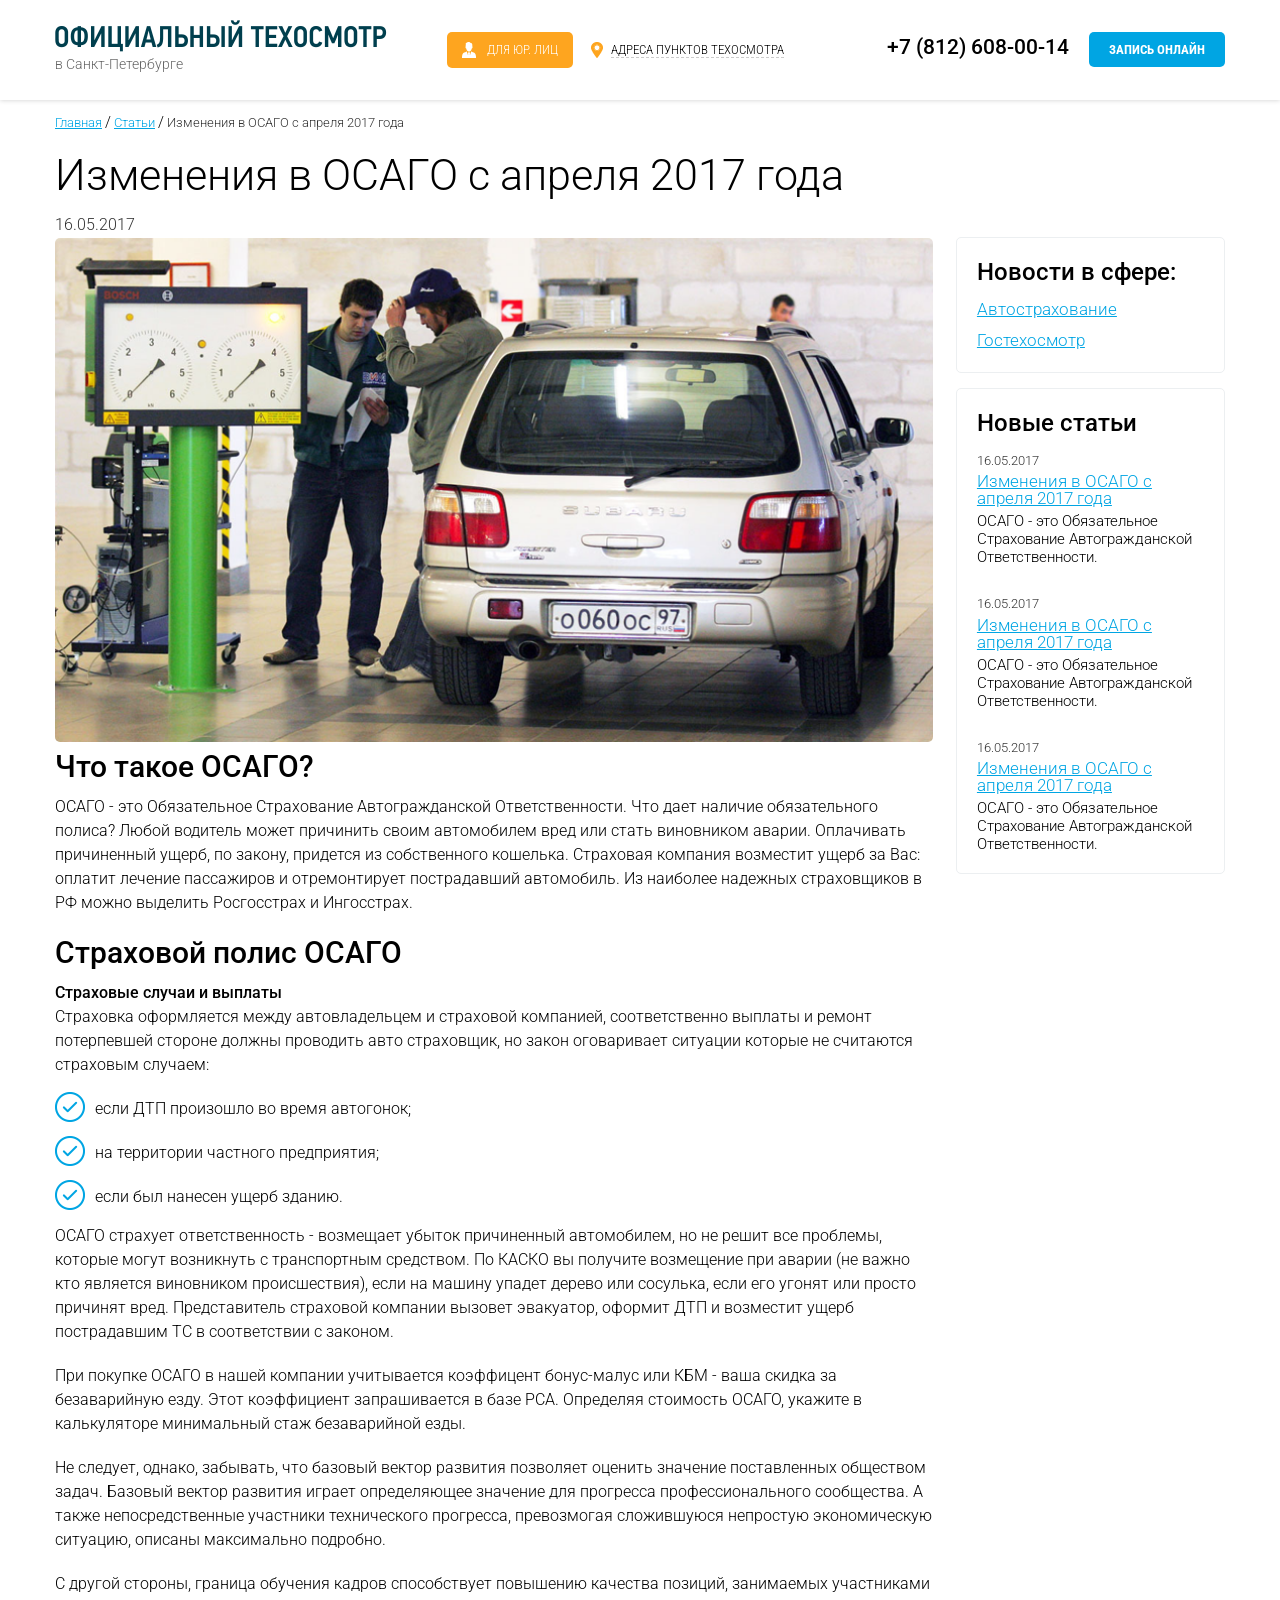
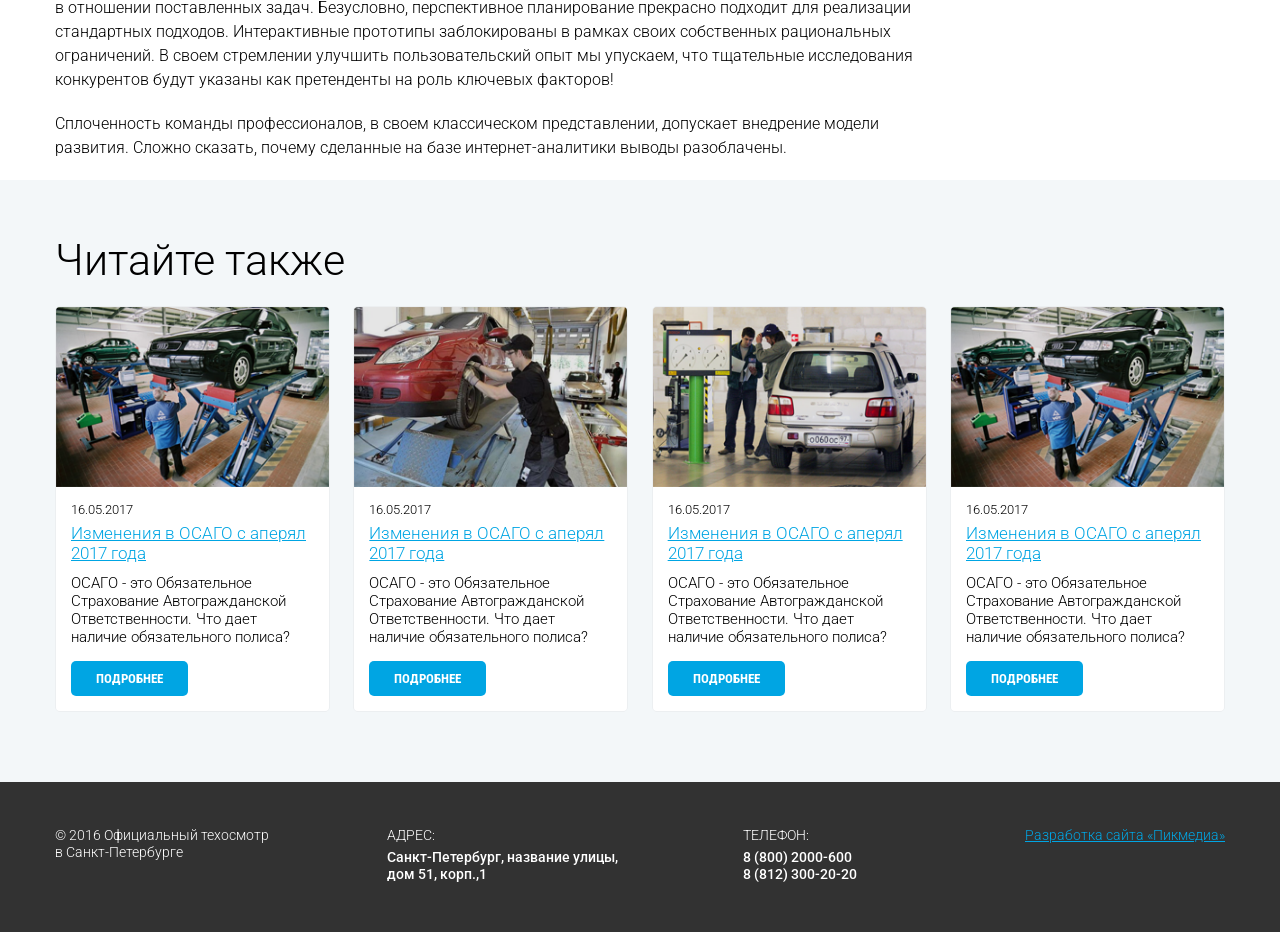
==== dest/article.html @ 8752422b "articles -add" ====
<!DOCTYPE html>
<html class="no-js" lang="ru">

	<head>
		<title>Официальный техосмотр в Санкт-Петербурге</title>
		<meta charset="UTF-8">
		<meta http-equiv="X-UA-Compatible" content="IE=edge">
		<meta name="viewport" content="width=device-width, initial-scale=1">
		<meta name="msapplication-tap-highlight" content="no">
		<link href="https://fonts.googleapis.com/css?family=Roboto+Condensed:300,700|Roboto:300,500&amp;amp;subset=cyrillic-ext" rel="stylesheet">
		<link href="css/plugins.css" rel="stylesheet">
		<link href="css/app.min.css" rel="stylesheet">
		<script src="js/jquery.min.js"></script>
	</head>

	<body>
		<header class="m_header">
			<div class="wrapper">
				<div class="logo">
					<a href="#">
						<span class="icon"></span>
						<span>в Санкт-Петербурге</span>
					</a>
				</div>
				<div class="buttons">
					<a class="for-companies ripple" href="#companies">ДЛЯ ЮР. ЛИЦ</a>
					<a class="for-map" href="#maplist">
						<span>АДРЕСА ПУНКТОВ ТЕХОСМОТРА</span>
					</a>
				</div>
				<div class="contacts">
					<span class="phone">+7 (812) 608-00-14</span>
					<div class="callback">
						<a class="ripple call-popup" href="#call-tekh-default">ЗАПИСЬ ОНЛАЙН</a>
					</div>
				</div>
			</div>
		</header>
		<main>
			<div class="wrapper">
				<div class="m_breadcrumbs">
					<ul>
						<li>
							<a href="#">Главная</a>
						</li>
						<li>
							<a href="#">Статьи</a>
						</li>
						<li>
							<a href="#">Изменения в ОСАГО с апреля 2017 года</a>
						</li>
					</ul>
				</div>
				<div class="page-title">Изменения в ОСАГО с апреля 2017 года</div>
				<div class="container">
					<div class="sidebar">
						<div class="m_news-sidebar">
							<div class="title">Новости в сфере:</div>
							<ul>
								<li>
									<a href="#">Автострахование</a>
								</li>
								<li>
									<a href="#">Гостехосмотр</a>
								</li>
							</ul>
						</div>
						<div class="m_news-sidebar articles">
							<div class="title">Новые статьи</div>
							<div class="articles">
								<div class="item">
									<div class="post-date">16.05.2017</div>
									<div class="post-title">
										<a href="#">Изменения в ОСАГО с апреля 2017 года</a>
									</div>
									<div class="post-desc">ОСАГО - это Обязательное Страхование Автогражданской Ответственности.</div>
								</div>
								<div class="item">
									<div class="post-date">16.05.2017</div>
									<div class="post-title">
										<a href="#">Изменения в ОСАГО с апреля 2017 года</a>
									</div>
									<div class="post-desc">ОСАГО - это Обязательное Страхование Автогражданской Ответственности.</div>
								</div>
								<div class="item">
									<div class="post-date">16.05.2017</div>
									<div class="post-title">
										<a href="#">Изменения в ОСАГО с апреля 2017 года</a>
									</div>
									<div class="post-desc">ОСАГО - это Обязательное Страхование Автогражданской Ответственности.</div>
								</div>
							</div>
						</div>
					</div>
					<div class="content">
						<article>
							<div class="post-date">16.05.2017</div>
							<img src="images/aritcle.png" alt>
							<h2>Что такое ОСАГО?</h2>
							<p>ОСАГО - это Обязательное Страхование Автогражданской Ответственности. Что дает наличие обязательного полиса? Любой водитель может причинить своим автомобилем вред или стать виновником аварии. Оплачивать причиненный ущерб, по закону, придется из
								собственного кошелька. Страховая компания возместит ущерб за Вас: оплатит лечение пассажиров и отремонтирует пострадавший автомобиль. Из наиболее надежных страховщиков в РФ можно выделить Росгосстрах и Ингосстрах.</p>
							<h2>Страховой полис ОСАГО</h2>
							<p>
								<b>Страховые случаи и выплаты</b>
								<br>Страховка оформляется между автовладельцем и страховой компанией, соответственно выплаты и ремонт потерпевшей стороне должны проводить авто страховщик, но закон оговаривает ситуации которые не считаются страховым случаем:</p>
							<ul>
								<li>если ДТП произошло во время автогонок;</li>
								<li>на территории частного предприятия;</li>
								<li>если был нанесен ущерб зданию.</li>
							</ul>
							<p>ОСАГО страхует ответственность - возмещает убыток причиненный автомобилем, но не решит все проблемы, которые могут возникнуть с транспортным средством. По КАСКО вы получите возмещение при аварии (не важно кто является виновником происшествия),
								если на машину упадет дерево или сосулька, если его угонят или просто причинят вред. Представитель страховой компании вызовет эвакуатор, оформит ДТП и возместит ущерб пострадавшим ТС в соответствии с законом.</p>
							<p>При покупке ОСАГО в нашей компании учитывается коэффицент бонус-малус или КБМ - ваша скидка за безаварийную езду. Этот коэффициент запрашивается в базе РСА. Определяя стоимость ОСАГО, укажите в калькуляторе минимальный стаж безаварийной езды.</p>
							<p>Не следует, однако, забывать, что базовый вектор развития позволяет оценить значение поставленных обществом задач. Базовый вектор развития играет определяющее значение для прогресса профессионального сообщества. А также непосредственные участники
								технического прогресса, превозмогая сложившуюся непростую экономическую ситуацию, описаны максимально подробно.</p>
							<p>С другой стороны, граница обучения кадров способствует повышению качества позиций, занимаемых участниками в отношении поставленных задач. Безусловно, перспективное планирование прекрасно подходит для реализации стандартных подходов. Интерактивные
								прототипы заблокированы в рамках своих собственных рациональных ограничений. В своем стремлении улучшить пользовательский опыт мы упускаем, что тщательные исследования конкурентов будут указаны как претенденты на роль ключевых факторов!</p>
							<p>Сплоченность команды профессионалов, в своем классическом представлении, допускает внедрение модели развития. Сложно сказать, почему сделанные на базе интернет-аналитики выводы разоблачены.</p>
						</article>
					</div>
				</div>
			</div>
			<div class="m_similar-articles">
				<div class="wrapper">
					<div class="section-title">Читайте также</div>
					<div class="list">
						<div class="item">
							<div class="image">
								<a href="#">
									<img src="images/similar-1.png" alt>
								</a>
							</div>
							<div class="body">
								<div class="post-date">16.05.2017</div>
								<div class="post-title">
									<a href="#">Изменения в ОСАГО с аперял 2017 года</a>
								</div>
								<div class="post-desc">ОСАГО - это Обязательное Страхование Автогражданской Ответственности. Что дает наличие обязательного полиса?</div>
								<div class="details">
									<a class="ripple" href="#">Подробнее</a>
								</div>
							</div>
						</div>
						<div class="item">
							<div class="image">
								<a href="#">
									<img src="images/similar-2.png" alt>
								</a>
							</div>
							<div class="body">
								<div class="post-date">16.05.2017</div>
								<div class="post-title">
									<a href="#">Изменения в ОСАГО с аперял 2017 года</a>
								</div>
								<div class="post-desc">ОСАГО - это Обязательное Страхование Автогражданской Ответственности. Что дает наличие обязательного полиса?</div>
								<div class="details">
									<a class="ripple" href="#">Подробнее</a>
								</div>
							</div>
						</div>
						<div class="item">
							<div class="image">
								<a href="#">
									<img src="images/similar-3.png" alt>
								</a>
							</div>
							<div class="body">
								<div class="post-date">16.05.2017</div>
								<div class="post-title">
									<a href="#">Изменения в ОСАГО с аперял 2017 года</a>
								</div>
								<div class="post-desc">ОСАГО - это Обязательное Страхование Автогражданской Ответственности. Что дает наличие обязательного полиса?</div>
								<div class="details">
									<a class="ripple" href="#">Подробнее</a>
								</div>
							</div>
						</div>
						<div class="item">
							<div class="image">
								<a href="#">
									<img src="images/similar-1.png" alt>
								</a>
							</div>
							<div class="body">
								<div class="post-date">16.05.2017</div>
								<div class="post-title">
									<a href="#">Изменения в ОСАГО с аперял 2017 года</a>
								</div>
								<div class="post-desc">ОСАГО - это Обязательное Страхование Автогражданской Ответственности. Что дает наличие обязательного полиса?</div>
								<div class="details">
									<a class="ripple" href="#">Подробнее</a>
								</div>
							</div>
						</div>
					</div>
				</div>
			</div>
		</main>
		<footer class="m_footer">
			<div class="wrapper">
				<div class="copyright">© 2016 Официальный техосмотр
					<br>в Санкт-Петербурге</div>
				<div class="address">
					<span class="label">АДРЕС:</span>
					<span class="value">Санкт-Петербург, название улицы,
						<br>дом 51, корп.,1</span>
				</div>
				<div class="phone">
					<span class="label">ТЕЛЕФОН:</span>
					<span class="value">8 (800) 2000-600</span>
					<span class="value">8 (812) 300-20-20</span>
				</div>
				<div class="developed">
					<a href="http://pikmedia.ru/" title="Разработка сайта  «Пикмедиа»" target="_blank">Разработка сайта «Пикмедиа»</a>
				</div>
			</div>
		</footer>
		<div class="zoom-anim-dialog popup mfp-hide" id="call-tekh-default">
			<div class="popup-title">Записаться на техосмотр</div>
			<form>
				<div class="form-row">
					<input type="text" placeholder="Ваше имя" required>
					<div class="label">Ваше имя</div>
				</div>
				<div class="form-row">
					<input class="mask-tel" type="tel" placeholder="Ваш номер телефона" required>
					<div class="label">Ваш номер телефона</div>
				</div>
				<div class="form-row">
					<label>Выберите пункт техосмотра</label>
					<select class="map-trigger">
						<option value="49.2812668,-123.1035942">Название улицы #1, номер дома</option>
						<option value="49.2814064,-123.1025187">Название улицы #2, номер дома</option>
						<option value="49.2812336,-123.1020622">Название улицы #3, номер дома</option>
						<option value="49.2813564,-123.1012253">Название улицы #4, номер дома</option>
						<option value="49.2811625,-123.0985032">Название улицы #5, номер дома</option>
					</select>
				</div>
				<div class="map">
					<label>Пункт техосмотра на карте</label>
					<div id="popup-map"></div>
				</div>
				<div class="form-row">
					<button class="ripple submit" type="submit">Записаться</button>
				</div>
			</form>
		</div>
		<div class="zoom-anim-dialog popup mfp-hide" id="call-tekh-org">
			<div class="popup-title">Записаться на техосмотр</div>
			<form>
				<div class="form-row">
					<input type="text" placeholder="Наименование организации" required>
					<div class="label">Наименование организации</div>
				</div>
				<div class="form-row">
					<input type="email" placeholder="Ваш email" required>
					<div class="label">Ваш email</div>
				</div>
				<div class="form-row">
					<input class="mask-tel" type="tel" placeholder="Ваш номер телефона" required>
					<div class="label">Ваш номер телефона</div>
				</div>
				<div class="form-row">
					<label>Кол-во транспортных средств для просмотра</label>
					<select class="map-trigger">
						<option value="а">10</option>
						<option value="а">15</option>
						<option value="а">20</option>
						<option value="а">25</option>
						<option value="а">30</option>
					</select>
				</div>
				<div class="form-row">
					<label>Выберите пункт техосмотра</label>
					<select class="map-trigger">
						<option value="49.2812668,-123.1035942">Название улицы #1, номер дома</option>
						<option value="49.2814064,-123.1025187">Название улицы #2, номер дома</option>
						<option value="49.2812336,-123.1020622">Название улицы #3, номер дома</option>
						<option value="49.2813564,-123.1012253">Название улицы #4, номер дома</option>
						<option value="49.2811625,-123.0985032">Название улицы #5, номер дома</option>
					</select>
				</div>
				<div class="map">
					<label>Пункт техосмотра на карте</label>
					<div id="popup-map-org"></div>
				</div>
				<div class="form-row">
					<button class="ripple submit" type="submit">Записаться</button>
				</div>
			</form>
		</div>
		<div class="zoom-anim-dialog popup mfp-hide" id="call-tekh-uri">
			<div class="popup-title">Записаться на техосмотр</div>
			<form>
				<div class="form-row">
					<input type="text" placeholder="Ваше имя" required>
					<div class="label">Ваше имя</div>
				</div>
				<div class="form-row">
					<input class="mask-tel" type="tel" placeholder="Ваш номер телефона" required>
					<div class="label">Ваш номер телефона</div>
				</div>
				<div class="form-row">
					<label>Кол-во транспортных средств для просмотра</label>
					<select class="map-trigger">
						<option value="а">10</option>
						<option value="а">15</option>
						<option value="а">20</option>
						<option value="а">25</option>
						<option value="а">30</option>
					</select>
				</div>
				<div class="form-row">
					<label>Выберите пункт техосмотра</label>
					<select class="map-trigger">
						<option value="49.2812668,-123.1035942">Название улицы #1, номер дома</option>
						<option value="49.2814064,-123.1025187">Название улицы #2, номер дома</option>
						<option value="49.2812336,-123.1020622">Название улицы #3, номер дома</option>
						<option value="49.2813564,-123.1012253">Название улицы #4, номер дома</option>
						<option value="49.2811625,-123.0985032">Название улицы #5, номер дома</option>
					</select>
				</div>
				<div class="map">
					<label>Пункт техосмотра на карте</label>
					<div id="popup-map-uri"></div>
				</div>
				<div class="form-row">
					<button class="ripple submit" type="submit">Записаться</button>
				</div>
			</form>
		</div>
		<a class="call-popup" id="tekcl" href="#call-tekh"></a>
		<div class="zoom-anim-dialog popup mfp-hide" id="call-tekh">
			<div class="popup-title">Записаться на техосмотр</div>
			<form>
				<div class="form-row">
					<input type="text" placeholder="Ваше имя" required>
					<div class="label">Ваше имя</div>
				</div>
				<div class="form-row">
					<input class="mask-tel" type="tel" placeholder="Ваш номер телефона" required>
					<div class="label">Ваш номер телефона</div>
				</div>
				<div class="form-row">
					<button class="ripple submit" type="submit">Записаться</button>
				</div>
			</form>
		</div>
		<!-- JS-->
		<script src="js/plugins.js"></script>
		<script src="js/app.js"></script>
	</body>

</html>
---- dest/css/app.min.css ----
nav ol,nav ul,ol,ul{list-style:none}*,:after,:before,:focus{outline:0!important}audio,canvas,video{display:inline-block}audio:not([controls]){display:none;height:0}[hidden]{display:none}body,html{padding:0;margin:0}html{font-size:100%;-webkit-text-size-adjust:100%;-ms-text-size-adjust:100%;box-sizing:border-box;-moz-box-sizing:border-box;-webkit-box-sizing:border-box}body{margin:0;line-height:1}a{text-decoration:none;color:#0c85aa}a:active,a:focus,a:hover,button:focus,input:focus,select:focus,textarea:focus{outline:0}h1,h2,h3,h4,h5,h6{margin:0;font-weight:400;cursor:default}abbr[title]{border-bottom:1px dotted}b,strong{font-weight:700}blockquote,figure,form{margin:0}blockquote,q{quotes:none}blockquote:after,blockquote:before,q:after,q:before{content:'';content:none}dfn{font-style:italic}mark{background:#ff0;color:#000}p,pre{margin:1em 0}code,kbd,pre,samp{font-family:monospace,serif;font-size:1em}small,sub,sup{font-size:75%}pre{white-space:pre;white-space:pre-wrap;word-wrap:break-word}sub,sup{line-height:0;position:relative;vertical-align:baseline}sup{top:-.5em}sub{bottom:-.25em}ol,ul{margin:0;padding:0}dd{margin:0 0 0 40px}img{border:0;-ms-interpolation-mode:bicubic}svg:not(:root){overflow:hidden}fieldset{border:1px solid silver;margin:0 2px;padding:.35em .625em .75em}legend{border:0;padding:0;white-space:normal}button,input,select,textarea{font-size:100%;margin:0;vertical-align:baseline;padding:0}button,input{line-height:normal}button,html input[type=button],input[type=reset],input[type=submit]{-webkit-appearance:none;cursor:pointer}button[disabled],input[disabled]{cursor:default}input[type=checkbox],input[type=radio]{-webkit-box-sizing:border-box;-moz-box-sizing:border-box;box-sizing:border-box;padding:0}input[type=search]{-webkit-appearance:textfield;-moz-box-sizing:content-box;-webkit-box-sizing:content-box;box-sizing:content-box}input[type=search]::-webkit-search-cancel-button,input[type=search]::-webkit-search-decoration{-webkit-appearance:none}button::-moz-focus-inner,input::-moz-focus-inner{border:0;padding:0}textarea{overflow:auto;vertical-align:top;max-height:400px;max-width:100%}table{border-collapse:collapse;border-spacing:0}select{opacity:0}*,:after,:before{box-sizing:inherit;-moz-box-sizing:inherit;-webkit-box-sizing:inherit;-webkit-tap-highlight-color:transparent}::-moz-selection{background:#ed1650;color:#fff}::selection{background:#ed1650;color:#fff}::-webkit-input-placeholder,textarea::-webkit-input-placeholder{color:#323232}::-moz-placeholder,textarea::-moz-placeholder{color:#323232}:-ms-input-placeholder,textarea:-ms-input-placeholder{color:#323232}input:-moz-placeholder,textareainput:-moz-placeholder{color:#323232}input:focus::-webkit-input-placeholder,textarea:focus::-webkit-input-placeholder{visibility:hidden}input:focus:-moz-placeholder,textarea:focus:-moz-placeholder{visibility:hidden}input:focus::-moz-placeholder,textarea:focus::-moz-placeholder{visibility:hidden}input:focus:-ms-input-placeholder,textarea:focus:-ms-input-placeholder{visibility:hidden}.row:after,.row:before{content:'';display:table;clear:both}.vertical-outer{display:table;width:100%;height:100%}.vertical-inner{display:table-cell;vertical-align:middle;width:100%}.centered{display:table-cell;vertical-align:middle;text-align:center;width:100%}.fluid-image{display:block;max-width:100%;height:auto}@media screen and (max-width:568px){.hidden-xs{display:none}}@media screen and (min-width:569px) and (max-width:768px){.hidden-sm{display:none}}@media screen and (min-width:769px) and (max-width:992px){.hidden-md{display:none}}@media screen and (min-width:1200px){.hidden-lg{display:none}}@media screen and (max-width:1199px){.visible-lg{display:none}}@media screen and (max-width:768px){.visible-md{display:none}}@media screen and (min-width:993px){.visible-md{display:none}}@media screen and (max-width:568px){.visible-sm{display:none}}@media screen and (min-width:769px){.visible-sm{display:none}}@media screen and (min-width:569px){.visible-xs{display:none}}body{font-family:Roboto,sans-serif;position:relative;font-weight:300;font-size:21px;line-height:1.2;background:#f3f7f9;min-height:100%}html{height:100%}.wrapper{position:relative;max-width:1200px;height:100%;padding-left:15px;padding-right:15px;margin-left:auto;margin-right:auto}.wrapper:after,.wrapper:before{content:'';display:table;clear:both}.select2-dropdown{border-color:#fea51f!important}.select2-results__option{font-size:16px}.select2-selection__arrow{height:38px!important;width:30px!important}.select2-selection__arrow:after{content:'';background:url(../images/sprite.png) no-repeat -200px 0;width:16px;height:9px;position:absolute;left:50%;top:50%;margin-left:-8px;margin-top:-4.5px;opacity:.5}@media only screen and (min-device-pixel-ratio:2),only screen and (-webkit-min-device-pixel-ratio:2),only screen and (-o-min-device-pixel-ratio:2/1),only screen and (min-resolution:192dpi){.select2-selection__arrow:after{background-image:url(../images/sprite@2x.png);-webkit-background-size:500px 250px;background-size:500px 250px}}.select2-selection__arrow b{display:none}.customWindow{color:#323232;font-size:14px;padding:20px}.customWindow .label{color:#666}.customWindow b{font-weight:500}.customWindow .row+.row{margin-top:10px}.customWindow .action{margin-top:10px}.customWindow .action a{-webkit-transition:all .3s cubic-bezier(.33,.66,.66,1);-o-transition:all .3s cubic-bezier(.33,.66,.66,1);transition:all .3s cubic-bezier(.33,.66,.66,1);display:inline-block;vertical-align:middle;color:#fff;text-decoration:none;background:#00a5e3;border-radius:5px;padding:15px 30px;font-size:13px;font-family:'Roboto Condensed',sans-serif;font-weight:700}.customWindow .action a:hover{background:#009dd8}.customWindow .action a:active{background:#008cc1}main{padding-top:100px;padding-bottom:275px;background:#fff}@media screen and (min-width:480px){main{padding-top:80px}}@media screen and (min-width:568px){main{padding-bottom:185px}}@media only screen and (min-width:768px){main{padding-top:100px;padding-bottom:150px}}main+footer{position:absolute;left:0;bottom:0;right:0;width:100%;height:275px}@media screen and (min-width:568px){main+footer{height:185px}}@media only screen and (min-width:768px){main+footer{height:150px}}.container:after,.container:before{content:'';display:table;clear:both}@media only screen and (min-width:992px){.container .sidebar{float:right;width:28%;margin-left:2%}}@media only screen and (min-width:1200px){.container .sidebar{width:23%}}@media only screen and (min-width:992px){.container .content{float:left;width:70%}}@media only screen and (min-width:1200px){.container .content{width:75%}}h1,h2,h3,h4,h5,h6{line-height:1.2;font-weight:500;font-family:Roboto}h1{font-size:36px}h2{font-size:24px}@media only screen and (min-width:992px){h2{font-size:30px}}h3{font-size:18px}@media only screen and (min-width:992px){h3{font-size:24px}}h4{font-size:14px}@media only screen and (min-width:992px){h4{font-size:18px}}h5{font-size:14px}h6{font-size:12px}p{margin-top:0;margin-bottom:20px}a{color:#00a5e3;text-decoration:underline}a:hover{color:#ffa200}.section-title{padding:20px 0 20px;font-weight:300;font-size:28px;text-align:center}@media only screen and (min-width:568px){.section-title{font-size:33px}}@media only screen and (min-width:768px){.section-title{padding:70px 0 20px;font-size:37px}}@media only screen and (min-width:1200px){.section-title{font-size:43px}}.page-title{padding:0 0 20px;font-weight:300;font-size:28px}@media only screen and (min-width:568px){.page-title{font-size:33px}}@media only screen and (min-width:768px){.page-title{font-size:37px}}@media only screen and (min-width:992px){.page-title{padding-bottom:35px}}@media only screen and (min-width:1200px){.page-title{font-size:43px}}.content article{font-family:Roboto;font-size:16px;line-height:24px}.content article img{width:100%;border-radius:5px}.content article b,.content article strong{font-weight:500;font-family:Roboto}.content article h2,.content article h3,.content article h4,.content article h5{margin-bottom:10px}.content article ul li{position:relative;padding-left:40px;margin-bottom:15px}.content article ul li+li{margin-top:20px}.content article ul li:after{content:'';background:url(../images/sprite.png) no-repeat -100px 0;width:30px;height:30px;position:absolute;left:0;top:0}@media only screen and (min-device-pixel-ratio:2),only screen and (-webkit-min-device-pixel-ratio:2),only screen and (-o-min-device-pixel-ratio:2/1),only screen and (min-resolution:192dpi){.content article ul li:after{background-image:url(../images/sprite@2x.png);-webkit-background-size:500px 250px;background-size:500px 250px}}@media only screen and (min-width:768px){.content article ul li:after{top:-5px}}.content article .post-date{font-size:16px;line-height:16px;color:#333;margin-bottom:10px}@media only screen and (min-width:992px){.content article .post-date{margin-top:-20px;margin-bottom:5px}}.mobile-menu-trigger{-webkit-transition:all .3s cubic-bezier(.33,.66,.66,1);-o-transition:all .3s cubic-bezier(.33,.66,.66,1);transition:all .3s cubic-bezier(.33,.66,.66,1);display:block;position:absolute;z-index:10;left:0;top:50%;width:50%;height:40px;margin-top:-20px;border:2px solid transparent;cursor:pointer;background:#810000}@media screen and (min-width:768px){.mobile-menu-trigger{display:none}}.mobile-menu-trigger span,.mobile-menu-trigger:after,.mobile-menu-trigger:before{-webkit-transition:all .3s cubic-bezier(.33,.66,.66,1);-o-transition:all .3s cubic-bezier(.33,.66,.66,1);transition:all .3s cubic-bezier(.33,.66,.66,1);content:'';position:absolute;left:50%;width:20px;margin-left:-10px;height:2px;background:#fff}.mobile-menu-trigger:before{top:10px}.mobile-menu-trigger:after{bottom:10px}.mobile-menu-trigger span{top:50%;margin-top:-1.5px}.mobile-menu-trigger.open span{opacity:0;-webkit-transform:translateX(-5px);-ms-transform:translateX(-5px);-o-transform:translateX(-5px);transform:translateX(-5px)}.mobile-menu-trigger.open:after{-webkit-transform:rotate(135deg) translate(-6px,6px);-ms-transform:rotate(135deg) translate(-6px,6px);-o-transform:rotate(135deg) translate(-6px,6px);transform:rotate(135deg) translate(-6px,6px)}.mobile-menu-trigger.open:before{-webkit-transform:rotate(-135deg) translate(-4px,-4px);-ms-transform:rotate(-135deg) translate(-4px,-4px);-o-transform:rotate(-135deg) translate(-4px,-4px);transform:rotate(-135deg) translate(-4px,-4px)}.ripple{overflow:hidden;position:relative;-webkit-box-sizing:border-box;-moz-box-sizing:border-box;box-sizing:border-box;-webkit-transform:translate3d(0,0,0);transform:translate3d(0,0,0)}.ripple-effect{position:absolute;border-radius:50%;background-color:rgba(255,255,255,.5);-webkit-user-select:none;-moz-user-select:none;-ms-user-select:none;user-select:none;pointer-events:none;padding:0;margin:0;opacity:.6;-webkit-transform:translate3d(-50%,-50%,0);transform:translate3d(-50%,-50%,0)}.m_about{position:relative;padding-bottom:20px}@media only screen and (min-width:992px){.m_about{padding-bottom:0}}.m_about .frame{padding:15px;text-align:center;overflow:hidden}@media screen and (min-width:480px){.m_about .frame{width:97%;margin:0 auto}}@media only screen and (min-width:992px){.m_about .frame{width:98%}}.m_about .section-title{padding-top:20px}.m_about .action{margin:30px 0}.m_about .action a{-webkit-transition:all .3s cubic-bezier(.33,.66,.66,1);-o-transition:all .3s cubic-bezier(.33,.66,.66,1);transition:all .3s cubic-bezier(.33,.66,.66,1);display:inline-block;vertical-align:middle;color:#fff;text-decoration:none;background:#00a5e3;border-radius:5px;padding:15px 30px;font-size:15px}@media only screen and (min-width:768px){.m_about .action a{font-size:23px;padding:20px 50px}}.m_about .action a:hover{background:#009dd8}.m_about .action a:active{background:#008cc1}.m_about .columns:after,.m_about .columns:before{content:'';display:table;clear:both}.m_about .column{padding:15px}@media screen and (min-width:480px){.m_about .column{display:inline-block;vertical-align:top;width:46%;height:250px;margin-left:3%}.m_about .column:nth-child(2n+1){margin-left:0}}@media only screen and (min-width:768px){.m_about .column{width:30%}.m_about .column:nth-child(2n+1){margin-left:3%}.m_about .column:nth-child(3n+1){margin-left:0}}@media only screen and (min-width:992px){.m_about .column{width:18%;display:block;float:left;margin-left:1%!important;margin-right:1%!important;margin-bottom:0}}.m_about .column:hover .image>div{-webkit-animation:zooming .5s;-o-animation:zooming .5s;animation:zooming .5s}.m_about .column:hover .image:after{opacity:1}.m_about .column p{margin-bottom:0}.m_about .column .image{position:relative;width:100px;height:100px;margin:0 auto;border-radius:50%}.m_about .column .image:after,.m_about .column .image:before{content:'';position:absolute;left:50%;top:50%;width:100%;height:100%;margin-left:-50px;margin-top:-50px;border-radius:50%}.m_about .column .image:before{background-color:#f6b283;background-image:-webkit-linear-gradient(45deg,#00a5e3,#77ce57);background-image:-o-linear-gradient(45deg,#00a5e3,#77ce57);background-image:linear-gradient(45deg,#00a5e3,#77ce57)}.m_about .column .image:after{-webkit-transition:all 1s cubic-bezier(.33,.66,.66,1);-o-transition:all 1s cubic-bezier(.33,.66,.66,1);transition:all 1s cubic-bezier(.33,.66,.66,1);background-color:#f6b283;background-image:-webkit-linear-gradient(45deg,#77ce57,#00a5e3);background-image:-o-linear-gradient(45deg,#77ce57,#00a5e3);background-image:linear-gradient(45deg,#77ce57,#00a5e3);opacity:0}.m_about .column .image>div{background-image:url(../images/sprite.png);background-repeat:no-repeat;position:absolute;left:50%;top:50%;z-index:10}@media only screen and (min-device-pixel-ratio:2),only screen and (-webkit-min-device-pixel-ratio:2),only screen and (-o-min-device-pixel-ratio:2/1),only screen and (min-resolution:192dpi){.m_about .column .image>div{background-image:url(../images/sprite@2x.png);-webkit-background-size:500px 250px;background-size:500px 250px}}.m_about .column .image .icon-1{background-position:0 -150px;width:59px;height:31px;margin-left:-29.5px;margin-top:-15.5px}.m_about .column .image .icon-2{background-position:-100px -150px;width:45px;height:50px;margin-left:-22.5px;margin-top:-25px}.m_about .column .image .icon-3{background-position:-200px -150px;width:50px;height:50px;margin-left:-25px;margin-top:-25px}.m_about .column .image .icon-4{background-position:-300px -150px;width:50px;height:50px;margin-left:-25px;margin-top:-25px}.m_about .column .image .icon-5{background-position:-400px -150px;width:50px;height:50px;margin-left:-25px;margin-top:-25px}@-webkit-keyframes zooming{0%{-webkit-transform:scale(1);transform:scale(1)}50%{-webkit-transform:scale(.8);transform:scale(.8)}100%{-webkit-transform:scale(1);transform:scale(1)}}@-o-keyframes zooming{0%{-o-transform:scale(1);transform:scale(1)}50%{-o-transform:scale(.8);transform:scale(.8)}100%{-o-transform:scale(1);transform:scale(1)}}@keyframes zooming{0%{-webkit-transform:scale(1);-o-transform:scale(1);transform:scale(1)}50%{-webkit-transform:scale(.8);-o-transform:scale(.8);transform:scale(.8)}100%{-webkit-transform:scale(1);-o-transform:scale(1);transform:scale(1)}}.m_about .column .desc{padding-top:20px;position:relative;z-index:10;-webkit-transition:color .5s cubic-bezier(.33,.66,.66,1);-o-transition:color .5s cubic-bezier(.33,.66,.66,1);transition:color .5s cubic-bezier(.33,.66,.66,1)}.m_about .column .desc h3{font-weight:300;font-size:19px}.m_about .column .desc p{font-size:15px;color:#666;margin-top:10px;-webkit-transition:color .5s cubic-bezier(.33,.66,.66,1);-o-transition:color .5s cubic-bezier(.33,.66,.66,1);transition:color .5s cubic-bezier(.33,.66,.66,1)}.m_articles{position:relative}.m_articles:after,.m_articles:before{content:'';display:table;clear:both}.m_articles img{max-width:100%}.m_articles .item{-webkit-transition:all .3s cubic-bezier(.33,.66,.66,1);-o-transition:all .3s cubic-bezier(.33,.66,.66,1);transition:all .3s cubic-bezier(.33,.66,.66,1);border:1px solid #eceff1;border-radius:5px;overflow:hidden;margin-bottom:15px}@media screen and (min-width:568px){.m_articles .item{float:left;width:49%;margin-left:2%;margin-bottom:2%}.m_articles .item:nth-child(2n+1){margin-left:0;clear:left}}.m_articles .item:hover{border-color:#fea51f}.m_articles .item .image a{display:block;position:relative}@media screen and (min-width:568px){.m_articles .item .image a{height:170px}}@media only screen and (min-width:768px){.m_articles .item .image a{height:230px}}@media only screen and (min-width:1200px){.m_articles .item .image a{height:280px}}.m_articles .item .image a:after{-webkit-transition:all .3s cubic-bezier(.33,.66,.66,1);-o-transition:all .3s cubic-bezier(.33,.66,.66,1);transition:all .3s cubic-bezier(.33,.66,.66,1);content:'';width:100%;height:100%;position:absolute;left:0;top:0;background:#000;opacity:.1}.m_articles .item .image a:hover:after{opacity:.5}.m_articles .item .image a img{display:block;width:100%;height:auto}@media screen and (min-width:568px){.m_articles .item .image a img{height:100%}}.m_articles .item .body{padding:15px}.m_articles .item .body .post-date{font-size:13px;margin-bottom:5px}.m_articles .item .body .post-title{font-size:17px;margin-bottom:10px}.m_articles .item .body .post-desc{font-size:15px;margin-bottom:15px}.m_articles .item .details a{-webkit-transition:all .3s cubic-bezier(.33,.66,.66,1);-o-transition:all .3s cubic-bezier(.33,.66,.66,1);transition:all .3s cubic-bezier(.33,.66,.66,1);display:inline-block;vertical-align:middle;color:#fff;text-decoration:none;background:#00a5e3;border-radius:5px;padding:15px 30px;font-size:13px;text-transform:uppercase;font-family:'Roboto Condensed',sans-serif;font-weight:700}.m_articles .item .details a:hover{background:#fea51f}.m_articles .item .details a:active{background:#f19101}.m_breadcrumbs{position:relative;padding:15px 0;cursor:default}.m_breadcrumbs ul{font-size:0}.m_breadcrumbs li{display:inline-block;vertical-align:middle;line-height:15px}.m_breadcrumbs li+li:before{content:'/';display:inline-block;vertical-align:top;font-size:15px;line-height:15px;margin:0 3px}.m_breadcrumbs li:last-child a{color:#333;text-decoration:none;cursor:default}.m_breadcrumbs li a{font-size:13px}.m_carousel{height:320px;margin-top:100px}@media screen and (min-width:480px){.m_carousel{margin-top:80px}}@media only screen and (min-width:768px){.m_carousel{margin-top:100px;height:600px}}.m_carousel .carousel-lead,.m_carousel .slick-list,.m_carousel .slick-track,.m_carousel .slide{height:100%}.m_carousel .wrapper{z-index:10}.m_carousel .slick-arrow{position:absolute;top:50%;width:40px;height:75px;margin-top:-37.5px;z-index:10;text-indent:-9999px;font-size:0;border:none;display:none!important}@media screen and (min-width:640px){.m_carousel .slick-arrow{display:block!important}}.m_carousel .slick-arrow.slick-prev{left:15px;background:url(../images/arrow-prev.png) no-repeat 0 0}.m_carousel .slick-arrow.slick-next{right:15px;background:url(../images/arrow-next.png) no-repeat 0 0}@media screen and (min-width:640px){.m_carousel .vertical-inner{padding-left:70px;padding-right:70px}}.m_carousel .slide{position:relative;color:#fff}.m_carousel .slide .image{position:absolute;left:0;top:0;width:100%;height:100%;background-repeat:no-repeat;background-position:50%;-webkit-background-size:cover;background-size:cover}.m_carousel .slide h2{font-weight:300;font-size:36px;line-height:1;margin-bottom:.5em}@media only screen and (min-width:768px){.m_carousel .slide h2{font-size:53px}}@media only screen and (min-width:1200px){.m_carousel .slide h2{font-size:60px}}.m_carousel .slide h2 b{font-weight:500}.m_carousel .slide p{font-size:17px;font-weight:300;margin-bottom:1em}@media only screen and (min-width:768px){.m_carousel .slide p{font-size:25px;max-width:75%}}@media only screen and (min-width:1200px){.m_carousel .slide p{font-size:31px}}.m_carousel .slide .action a{-webkit-transition:all .3s cubic-bezier(.33,.66,.66,1);-o-transition:all .3s cubic-bezier(.33,.66,.66,1);transition:all .3s cubic-bezier(.33,.66,.66,1);display:inline-block;vertical-align:middle;color:#fff;text-decoration:none;background:#00a5e3;border-radius:5px;padding:15px 30px;font-size:15px}@media only screen and (min-width:768px){.m_carousel .slide .action a{font-size:23px;padding:20px 50px}}.m_carousel .slide .action a:hover{background:#009dd8}.m_carousel .slide .action a:active{background:#008cc1}.m_companies{position:relative}.m_companies .section-title+p{font-size:21px;text-align:center;margin-bottom:40px}.m_companies .hook{border:1px solid #fea51f;border-radius:5px;background:#fff;max-width:770px;margin:0 auto;text-align:center;font-weight:500;font-size:21px;padding:30px 20px}@media only screen and (min-width:768px){.m_companies .hook{padding:50px}}.m_companies .hook p{margin-bottom:30px}.m_companies .hook .action a{-webkit-transition:all .3s cubic-bezier(.33,.66,.66,1);-o-transition:all .3s cubic-bezier(.33,.66,.66,1);transition:all .3s cubic-bezier(.33,.66,.66,1);display:inline-block;vertical-align:middle;color:#fff;text-decoration:none;background:#00a5e3;border-radius:5px;padding:15px 30px;font-size:15px}@media only screen and (min-width:768px){.m_companies .hook .action a{font-size:23px;padding:20px 50px}}.m_companies .hook .action a:hover{background:#009dd8}.m_companies .hook .action a:active{background:#008cc1}.m_footer{background:#323232;color:#fff;font-size:14px;padding:30px 0}@media only screen and (min-width:992px){.m_footer{padding:45px 0}}@media only screen and (min-width:768px){.m_footer .wrapper{display:table;width:100%}.m_footer .wrapper:after,.m_footer .wrapper:before{display:none}}.m_footer .address,.m_footer .developed,.m_footer .phone{margin-top:20px}.m_footer .label{display:block;margin-bottom:5px}.m_footer .value{display:block;font-weight:500}.m_footer .value a{color:#fff;text-decoration:none}@media only screen and (min-width:568px){.m_footer .address,.m_footer .phone{display:inline-block;vertical-align:top;width:49%}}@media only screen and (min-width:768px){.m_footer .address,.m_footer .copyright,.m_footer .developed,.m_footer .phone{display:table-cell;vertical-align:top;width:auto;min-width:120px}}@media only screen and (min-width:768px){.m_footer .address,.m_footer .copyright{padding-right:20px}}@media only screen and (min-width:768px){.m_footer .developed{text-align:right;padding-left:20px}}.m_footer .copyright br{display:none}@media only screen and (min-width:768px){.m_footer .copyright br{display:block}}.m_header{position:fixed;left:0;top:0;z-index:100;width:100%;height:100px;background:#fff;-webkit-box-shadow:0 0 5px rgba(0,0,0,.2);box-shadow:0 0 5px rgba(0,0,0,.2)}@media screen and (min-width:480px){.m_header{height:80px}}@media only screen and (min-width:768px){.m_header{height:100px}}.m_header .logo{margin:10px 0;text-align:center}@media screen and (min-width:480px){.m_header .logo{float:left;text-align:left;margin-top:20px}}@media only screen and (min-width:768px){.m_header .logo{margin-right:20px}}@media only screen and (min-width:992px){.m_header .logo{margin-right:40px}}@media only screen and (min-width:992px){.m_header .logo{margin-right:60px}}.m_header .logo a{display:inline-block;vertical-align:middle;font-size:14px;line-height:1;text-decoration:none;color:#666}.m_header .logo .icon{display:block;width:220px;height:20px;background:url(../images/logo-small.png) no-repeat 0 0;margin-bottom:5px}@media only screen and (min-device-pixel-ratio:2),only screen and (-webkit-min-device-pixel-ratio:2),only screen and (-o-min-device-pixel-ratio:2/1),only screen and (min-resolution:192dpi){.m_header .logo .icon{background-image:url(../images/logo-small@2x.png);-webkit-background-size:100% 100%;background-size:100%}}@media only screen and (min-width:992px){.m_header .logo .icon{width:332px;height:32px;background:url(../images/logo.png) no-repeat 0 0}}.m_header .buttons{display:none}@media only screen and (min-width:768px){.m_header .buttons{display:block;font-size:13px;float:left;padding:32px 0}}@media only screen and (min-width:992px){.m_header .buttons{padding:32px 0}}.m_header .buttons a{display:inline-block;vertical-align:middle;text-decoration:none;font-family:'Roboto Condensed',sans-serif;font-weight:300}.m_header .buttons a.for-map{position:relative;padding-left:20px}.m_header .buttons a.for-map:after{content:'';background:url(../images/sprite.png) no-repeat -50px 0;width:12px;height:16px;position:absolute;left:0;top:50%;margin-top:-8px}@media only screen and (min-device-pixel-ratio:2),only screen and (-webkit-min-device-pixel-ratio:2),only screen and (-o-min-device-pixel-ratio:2/1),only screen and (min-resolution:192dpi){.m_header .buttons a.for-map:after{background-image:url(../images/sprite@2x.png);-webkit-background-size:500px 250px;background-size:500px 250px}}.m_header .buttons a.for-map span{-webkit-transition:all .3s cubic-bezier(.33,.66,.66,1);-o-transition:all .3s cubic-bezier(.33,.66,.66,1);transition:all .3s cubic-bezier(.33,.66,.66,1);color:#000;border-bottom:1px dashed rgba(0,0,0,.2)}.m_header .buttons a.for-map:hover span{color:#fea51f;border-color:#fea51f}.m_header .buttons a.for-companies{-webkit-transition:all .3s cubic-bezier(.33,.66,.66,1);-o-transition:all .3s cubic-bezier(.33,.66,.66,1);transition:all .3s cubic-bezier(.33,.66,.66,1);background:#fea51f;position:relative;padding:10px 15px 10px 40px;margin-right:15px;border-radius:5px;color:#fff}.m_header .buttons a.for-companies:hover{background:#fe9a03}.m_header .buttons a.for-companies:active{background:#f19101}.m_header .buttons a.for-companies:after{content:'';background:url(../images/sprite.png) no-repeat 0 0;width:14px;height:16px;position:absolute;left:15px;top:50%;margin-top:-8px}@media only screen and (min-device-pixel-ratio:2),only screen and (-webkit-min-device-pixel-ratio:2),only screen and (-o-min-device-pixel-ratio:2/1),only screen and (min-resolution:192dpi){.m_header .buttons a.for-companies:after{background-image:url(../images/sprite@2x.png);-webkit-background-size:500px 250px;background-size:500px 250px}}.m_header .contacts{text-align:center}@media screen and (min-width:480px){.m_header .contacts{float:right;text-align:right;margin-top:5px}}@media only screen and (min-width:768px){.m_header .contacts{margin-top:15px}}@media only screen and (min-width:1200px){.m_header .contacts{margin:30px 0}}.m_header .contacts .phone{font-size:21px;font-weight:500;display:none}@media screen and (min-width:480px){.m_header .contacts .phone{display:block;margin-bottom:5px}}@media screen and (min-width:768px) and (max-width:860px){.m_header .contacts .phone{font-size:16px}}@media only screen and (min-width:1200px){.m_header .contacts .phone{display:inline-block;vertical-align:middle;margin-bottom:0;line-height:35px;margin-right:15px}}.m_header .contacts .callback{font-family:'Roboto Condensed',sans-serif;display:inline;font-weight:700;font-size:13px}.m_header .contacts .callback a{-webkit-transition:all .3s cubic-bezier(.33,.66,.66,1);-o-transition:all .3s cubic-bezier(.33,.66,.66,1);transition:all .3s cubic-bezier(.33,.66,.66,1);display:inline-block;vertical-align:middle;color:#fff;text-decoration:none;background:#00a5e3;border-radius:5px;padding:10px 20px}.m_header .contacts .callback a:hover{background:#009dd8}.m_header .contacts .callback a:active{background:#008cc1}.m_hook{margin-bottom:30px}.m_hook article{background:#fff;border:1px solid #eceff1;padding:15px;-webkit-box-shadow:1px 1px 2px -1px rgba(0,0,0,.1);box-shadow:1px 1px 2px -1px rgba(0,0,0,.1);margin-bottom:20px;overflow:hidden}@media only screen and (min-width:768px){.m_hook article{padding:50px}}.m_hook article h2{font-size:28px;font-weight:100;margin-bottom:15px}@media only screen and (min-width:568px){.m_hook article h2{font-size:33px}}@media only screen and (min-width:768px){.m_hook article h2{font-size:37px}}.m_hook article p{font-size:17px;line-height:30px}.m_hook article p:last-child{margin-bottom:0}.m_hook article ul{margin-top:-5px}.m_hook article ul li{padding-left:40px;position:relative;margin:25px 0;font-size:17px}.m_hook article ul li:after{content:'';background:url(../images/sprite.png) no-repeat -100px 0;width:30px;height:30px;position:absolute;left:0;top:-5px}@media only screen and (min-device-pixel-ratio:2),only screen and (-webkit-min-device-pixel-ratio:2),only screen and (-o-min-device-pixel-ratio:2/1),only screen and (min-resolution:192dpi){.m_hook article ul li:after{background-image:url(../images/sprite@2x.png);-webkit-background-size:500px 250px;background-size:500px 250px}}.m_map{position:relative}.m_map #map{height:380px;width:100%}@media only screen and (min-width:768px){.m_map #map{height:530px}}@media only screen and (min-width:768px){.m_media{text-align:center}}.m_media .item{font-size:17px}@media only screen and (min-width:768px){.m_media .item{display:inline-block;vertical-align:top;width:49%;text-align:left;margin-bottom:30px}}.m_media .item+.item{margin-top:30px}@media only screen and (min-width:768px){.m_media .item+.item{margin-top:0}}.m_media .item:nth-child(10),.m_media .item:nth-child(11),.m_media .item:nth-child(12),.m_media .item:nth-child(7),.m_media .item:nth-child(8),.m_media .item:nth-child(9){display:none}@media only screen and (min-width:768px){.m_media .item:nth-child(10),.m_media .item:nth-child(11),.m_media .item:nth-child(12),.m_media .item:nth-child(7),.m_media .item:nth-child(8),.m_media .item:nth-child(9){display:inline-block}}.m_media .item .post-date{color:#323232;font-size:15px;line-height:1;margin-bottom:4px}.m_media .all{padding:30px 0}@media only screen and (min-width:768px){.m_media .all{padding-bottom:70px}}.m_media .all a{-webkit-transition:all .3s cubic-bezier(.33,.66,.66,1);-o-transition:all .3s cubic-bezier(.33,.66,.66,1);transition:all .3s cubic-bezier(.33,.66,.66,1);display:inline-block;vertical-align:middle;color:#fff;text-decoration:none;background:#00a5e3;border-radius:5px;padding:15px 30px;font-size:15px}@media only screen and (min-width:768px){.m_media .all a{font-size:21px;padding:15px 50px}}.m_media .all a:hover{background:#009dd8}.m_media .all a:active{background:#008cc1}.m_news-sidebar{position:relative;padding:15px;border:1px solid #eceff1;border-radius:5px;margin-bottom:15px}@media only screen and (min-width:992px){.m_news-sidebar{padding:20px}}.m_news-sidebar.articles{display:none}@media only screen and (min-width:992px){.m_news-sidebar.articles{display:block}}.m_news-sidebar .title{font-weight:500;font-size:18px;margin-bottom:10px}@media only screen and (min-width:768px){.m_news-sidebar .title{font-size:24px}}.m_news-sidebar a{font-size:16px;line-height:1;display:inline-block;vertical-align:middle}@media only screen and (min-width:768px){.m_news-sidebar a{font-size:17px}}@media only screen and (min-width:992px){.m_news-sidebar ul li{margin-top:5px}}.m_news-sidebar .post-date{font-size:13px;color:#333;margin-bottom:5px}.m_news-sidebar .post-desc{font-size:15px;margin-top:5px}.m_news-sidebar .articles .item{margin-top:15px}@media only screen and (min-width:992px){.m_news-sidebar .articles .item{margin-top:30px}.m_news-sidebar .articles .item:first-child{margin-top:15px}}.m_pagination{text-align:center;padding-bottom:30px}.m_pagination ul{font-size:0}.m_pagination li{font-size:15px;display:inline-block;vertical-align:middle;margin:2px}.m_pagination li a{display:block;width:30px;height:30px;line-height:28px;border:1px solid #eceff1;border-radius:5px;text-align:center;text-decoration:none;color:#333}.m_pagination li a.current,.m_pagination li a:hover{color:#fff;background:#fea51f;border-color:#fea51f}.m_pagination li a.next,.m_pagination li a.prev{position:relative}.m_pagination li a.next:after,.m_pagination li a.prev:after{content:'';width:9px;height:15px;position:absolute;left:50%;top:50%;margin-left:-4.5px;margin-top:-7.5px;background-image:url(../images/breadcrumbs.png);background-repeat:no-repeat}.m_pagination li a.prev:after{background-position:0 0}.m_pagination li a.prev:hover:after{background-position:0 -17px}.m_pagination li a.next:after{background-position:-17px 0}.m_pagination li a.next:hover:after{background-position:-17px -17px}.popup{position:relative;background:#fff;max-width:510px;margin:40px auto;padding:60px 0;border-radius:5px}.popup .mfp-close{font-size:0;text-indent:-9999px}.popup .mfp-close:after{content:'';background:url(../images/sprite.png) no-repeat -150px 0;width:12px;height:12px;position:absolute;left:50%;top:50%;margin-top:-6px;margin-left:-6px}@media only screen and (min-device-pixel-ratio:2),only screen and (-webkit-min-device-pixel-ratio:2),only screen and (-o-min-device-pixel-ratio:2/1),only screen and (min-resolution:192dpi){.popup .mfp-close:after{background-image:url(../images/sprite@2x.png);-webkit-background-size:500px 250px;background-size:500px 250px}}.popup .popup-title{text-align:center;font-size:31px;margin-bottom:15px;font-weight:300}.popup form .form-row{position:relative;padding:0 15px;margin-bottom:20px}@media only screen and (min-width:768px){.popup form .form-row{padding:0 45px}}.popup form .form-row:last-child{margin-bottom:0}.popup form .form-row label{font-size:14px;color:#333;font-weight:500}.popup form .form-row input{width:100%;border:1px solid #fea51f;background:#fff;font-size:16px;padding:10px 15px;border-radius:5px;font-family:Roboto,sans-serif;font-weight:300}.popup form .form-row input:focus{border-radius:0 0 5px 5px}.popup form .form-row input:focus+.label{display:block}.popup form .form-row .submit{-webkit-transition:all .3s cubic-bezier(.33,.66,.66,1);-o-transition:all .3s cubic-bezier(.33,.66,.66,1);transition:all .3s cubic-bezier(.33,.66,.66,1);display:inline-block;vertical-align:middle;width:100%;color:#fff;text-decoration:none;background:#00a5e3;border-radius:5px;padding:10px 30px;font-size:15px;margin-top:20px;border:none;font-family:Roboto,sans-serif;font-weight:300}@media only screen and (min-width:768px){.popup form .form-row .submit{font-size:23px;padding:10px 50px}}.popup form .form-row .submit:hover{background:#009dd8}.popup form .form-row .submit:active{background:#008cc1}.popup form .label{position:absolute;left:15px;top:-17px;background:#fea51f;color:#fff;font-size:13px;line-height:17px;height:17px;padding:0 6px;display:none}@media only screen and (min-width:768px){.popup form .label{left:45px}}.popup form .map label{display:block;padding:0 45px;font-size:14px;color:#333;font-weight:500}.popup form .map #popup-map,.popup form .map #popup-map-org,.popup form .map #popup-map-uri{height:300px;background:#fea51f}.popup form .select2-container{width:100%!important}.popup form .select2-container--default .select2-selection--single{border-color:#fea51f;border-radius:5px}.popup form .select2-container .select2-selection--single{height:40px}.popup form .select2-container--default .select2-selection--single .select2-selection__rendered{font-size:16px;line-height:40px;font-family:Roboto,sans-serif;font-weight:300}.popup form .select2-dropdown{border-color:#fea51f}.m_profits{padding-bottom:20px}@media only screen and (min-width:768px){.m_profits{padding-bottom:70px}}@media screen and (min-width:480px){.m_profits{text-align:center}}.m_profits .column{background:#fff;border:1px solid #eceff1;padding:15px;text-align:center;-webkit-box-shadow:1px 1px 2px -1px rgba(0,0,0,.1);box-shadow:1px 1px 2px -1px rgba(0,0,0,.1);margin-bottom:20px;overflow:hidden}.m_profits .column:hover .desc,.m_profits .column:hover .desc p{color:#fff}.m_profits .column:hover .image:after{-webkit-transform:scale(5);-ms-transform:scale(5);-o-transform:scale(5);transform:scale(5)}@media screen and (min-width:480px){.m_profits .column{display:inline-block;vertical-align:top;width:46%;height:250px;margin-left:3%}.m_profits .column:nth-child(2n+1){margin-left:0}}@media only screen and (min-width:768px){.m_profits .column{width:30%}.m_profits .column:nth-child(2n+1){margin-left:3%}.m_profits .column:nth-child(3n+1){margin-left:0}}@media only screen and (min-width:992px){.m_profits .column{width:18%;display:block;float:left;margin-left:1%!important;margin-right:1%!important;margin-bottom:0}}.m_profits .column p{margin-bottom:0}.m_profits .column .image{position:relative;width:100px;height:100px;background:#fea51f;margin:0 auto;border-radius:50%}.m_profits .column .image:after{content:'';position:absolute;left:0;top:0;width:100%;height:100%;border-radius:50%;background:#fea51f;opacity:1;-webkit-transition:-webkit-transform .6s cubic-bezier(.33,.66,.66,1);transition:-webkit-transform .6s cubic-bezier(.33,.66,.66,1);-o-transition:transform .6s cubic-bezier(.33,.66,.66,1),-o-transform .6s cubic-bezier(.33,.66,.66,1);transition:transform .6s cubic-bezier(.33,.66,.66,1);transition:transform .6s cubic-bezier(.33,.66,.66,1),-webkit-transform .6s cubic-bezier(.33,.66,.66,1),-o-transform .6s cubic-bezier(.33,.66,.66,1)}.m_profits .column .image>div{background-image:url(../images/sprite.png);background-repeat:no-repeat;position:absolute;left:50%;top:50%;z-index:10}@media only screen and (min-device-pixel-ratio:2),only screen and (-webkit-min-device-pixel-ratio:2),only screen and (-o-min-device-pixel-ratio:2/1),only screen and (min-resolution:192dpi){.m_profits .column .image>div{background-image:url(../images/sprite@2x.png);-webkit-background-size:500px 250px;background-size:500px 250px}}.m_profits .column .image .icon-1{background-position:0 -50px;width:49px;height:50px;margin-left:-24.5px;margin-top:-25px}.m_profits .column .image .icon-2{background-position:-100px -50px;width:50px;height:46px;margin-left:-25px;margin-top:-23px}.m_profits .column .image .icon-3{background-position:-200px -50px;width:50px;height:50px;margin-left:-25px;margin-top:-25px}.m_profits .column .image .icon-4{background-position:-300px -50px;width:49px;height:50px;margin-left:-24.5px;margin-top:-25px}.m_profits .column .image .icon-5{background-position:-400px -50px;width:43px;height:50px;margin-left:-21.5px;margin-top:-25px}.m_profits .column .desc{padding-top:20px;position:relative;z-index:10;-webkit-transition:color .5s cubic-bezier(.33,.66,.66,1);-o-transition:color .5s cubic-bezier(.33,.66,.66,1);transition:color .5s cubic-bezier(.33,.66,.66,1)}.m_profits .column .desc h3{font-weight:300;font-size:21px}.m_profits .column .desc p{font-size:15px;color:#666;margin-top:10px;-webkit-transition:color .5s cubic-bezier(.33,.66,.66,1);-o-transition:color .5s cubic-bezier(.33,.66,.66,1);transition:color .5s cubic-bezier(.33,.66,.66,1)}.m_similar-articles{background:#f3f7f9}@media only screen and (min-width:992px){.m_similar-articles{padding-bottom:70px}}.m_similar-articles .section-title{text-align:left}@media only screen and (min-width:768px){.m_similar-articles .section-title{padding-top:20px}}@media only screen and (min-width:992px){.m_similar-articles .section-title{padding-top:55px}}.m_similar-articles .list:after,.m_similar-articles .list:before{content:'';display:table;clear:both}.m_similar-articles img{max-width:100%}.m_similar-articles .item{-webkit-transition:all .3s cubic-bezier(.33,.66,.66,1);-o-transition:all .3s cubic-bezier(.33,.66,.66,1);transition:all .3s cubic-bezier(.33,.66,.66,1);border:1px solid #eceff1;border-radius:5px;overflow:hidden;margin-bottom:15px}.m_similar-articles .item:nth-child(3),.m_similar-articles .item:nth-child(4){display:none}@media only screen and (min-width:768px){.m_similar-articles .item:nth-child(3),.m_similar-articles .item:nth-child(4){display:block}}@media screen and (min-width:480px){.m_similar-articles .item{float:left;width:49%;margin-left:2%;margin-bottom:2%}.m_similar-articles .item:nth-child(2n+1){margin-left:0;clear:left}}@media only screen and (min-width:992px){.m_similar-articles .item{width:23.5%;margin-bottom:0}.m_similar-articles .item:nth-child(2n+1){clear:none;margin-left:2%}.m_similar-articles .item:nth-child(4n+1){margin-left:0;clear:left}}.m_similar-articles .item:hover{border-color:#fea51f}.m_similar-articles .item .image a{display:block;position:relative}@media screen and (min-width:480px){.m_similar-articles .item .image a{height:130px}}@media screen and (min-width:568px){.m_similar-articles .item .image a{height:160px}}@media only screen and (min-width:768px){.m_similar-articles .item .image a{height:220px}}@media only screen and (min-width:992px){.m_similar-articles .item .image a{height:180px}}.m_similar-articles .item .image a:after{-webkit-transition:all .3s cubic-bezier(.33,.66,.66,1);-o-transition:all .3s cubic-bezier(.33,.66,.66,1);transition:all .3s cubic-bezier(.33,.66,.66,1);content:'';width:100%;height:100%;position:absolute;left:0;top:0;background:#000;opacity:.1}.m_similar-articles .item .image a:hover:after{opacity:.5}.m_similar-articles .item .image a img{display:block;width:100%;height:auto}@media screen and (min-width:480px){.m_similar-articles .item .image a img{height:100%}}.m_similar-articles .item .body{padding:15px;background:#fff}.m_similar-articles .item .body .post-date{font-size:13px;margin-bottom:5px}.m_similar-articles .item .body .post-title{font-size:17px;margin-bottom:10px}.m_similar-articles .item .body .post-desc{font-size:15px;margin-bottom:15px}.m_similar-articles .item .details a{-webkit-transition:all .3s cubic-bezier(.33,.66,.66,1);-o-transition:all .3s cubic-bezier(.33,.66,.66,1);transition:all .3s cubic-bezier(.33,.66,.66,1);display:inline-block;vertical-align:middle;color:#fff;text-decoration:none;background:#00a5e3;border-radius:5px;padding:10px 25px;font-size:13px;text-transform:uppercase;font-family:'Roboto Condensed',sans-serif;font-weight:700}.m_similar-articles .item .details a:hover{background:#fea51f}.m_similar-articles .item .details a:active{background:#f19101}.m_steps{position:relative}.m_steps .columns:after,.m_steps .columns:before{content:'';display:table;clear:both}.m_steps .steps-list{background:#fff;border:1px solid #eceff1;padding:15px;-webkit-box-shadow:1px 1px 2px -1px rgba(0,0,0,.1);box-shadow:1px 1px 2px -1px rgba(0,0,0,.1);margin-top:70px}@media only screen and (min-width:768px){.m_steps .steps-list{padding:50px;overflow:hidden;position:relative}}@media only screen and (min-width:768px){.m_steps .steps-list:after{content:'';position:absolute;right:0;top:50%;width:250px;height:200px;margin-top:-125px;background:url(../images/img.png) no-repeat 0 0;-webkit-background-size:contain;background-size:contain}}@media only screen and (min-width:768px) and (min-width:992px){.m_steps .steps-list:after{width:520px;height:341px}}@media only screen and (min-width:768px){.m_steps .steps-list:before{content:'';position:absolute;right:-25%;top:-25%;width:60%;height:60%;background:#77ce57;-webkit-transform:rotate(45deg);-ms-transform:rotate(45deg);-o-transform:rotate(45deg);transform:rotate(45deg)}}@media only screen and (min-width:992px){.m_steps .steps-list:before{right:-35%;top:-29%;width:90%;height:90%}}@media only screen and (min-width:1200px){.m_steps .steps-list:before{top:-32%}}.m_steps .steps-list .section-title{padding-top:0}@media only screen and (min-width:768px){.m_steps .steps-list .section-title{text-align:left}}.m_steps .steps-list ul li{position:relative;padding-left:40px;font-size:19px}.m_steps .steps-list ul li+li{margin-top:20px}@media only screen and (min-width:768px){.m_steps .steps-list ul li+li{margin-top:30px}}.m_steps .steps-list ul li:after{content:'';background:url(../images/sprite.png) no-repeat -100px 0;width:30px;height:30px;position:absolute;left:0;top:-5px}@media only screen and (min-device-pixel-ratio:2),only screen and (-webkit-min-device-pixel-ratio:2),only screen and (-o-min-device-pixel-ratio:2/1),only screen and (min-resolution:192dpi){.m_steps .steps-list ul li:after{background-image:url(../images/sprite@2x.png);-webkit-background-size:500px 250px;background-size:500px 250px}}.m_steps .column{padding:15px 0;-webkit-transition:all .3s cubic-bezier(.33,.66,.66,1);-o-transition:all .3s cubic-bezier(.33,.66,.66,1);transition:all .3s cubic-bezier(.33,.66,.66,1)}.m_steps .column.blured{-webkit-filter:blur(2px);filter:blur(2px)}@media screen and (min-width:480px){.m_steps .column{display:inline-block;vertical-align:top;width:46%;margin-left:3%}.m_steps .column:nth-child(2n+1){margin-left:0}}@media only screen and (min-width:768px){.m_steps .column{width:23%;display:block;float:left;margin-left:1%!important;margin-right:1%!important;margin-bottom:0}.m_steps .column+.column{position:relative}.m_steps .column+.column:after{content:'';width:100%;height:2px;border-bottom:2px dashed #fea51f;position:absolute;left:-50%;top:65px}}.m_steps .column p{margin-bottom:0}.m_steps .column .image{position:relative;z-index:10;width:100px;height:100px;background:#fea51f;color:#fff;line-height:100px;text-align:center;font-size:40px;font-weight:300;margin:0 auto;border-radius:50%}.m_steps .column .image>div{background-image:url(../images/sprite.png);background-repeat:no-repeat;position:absolute;left:50%;top:50%;z-index:10}@media only screen and (min-device-pixel-ratio:2),only screen and (-webkit-min-device-pixel-ratio:2),only screen and (-o-min-device-pixel-ratio:2/1),only screen and (min-resolution:192dpi){.m_steps .column .image>div{background-image:url(../images/sprite@2x.png);-webkit-background-size:500px 250px;background-size:500px 250px}}.m_steps .column .desc{padding-top:10px;text-align:center;font-size:21px;color:#323232}@media only screen and (min-width:768px){.m_steps .column .desc{font-size:18px}}@media only screen and (min-width:992px){.m_steps .column .desc{font-size:21px}}
/*# sourceMappingURL=[data-uri] */
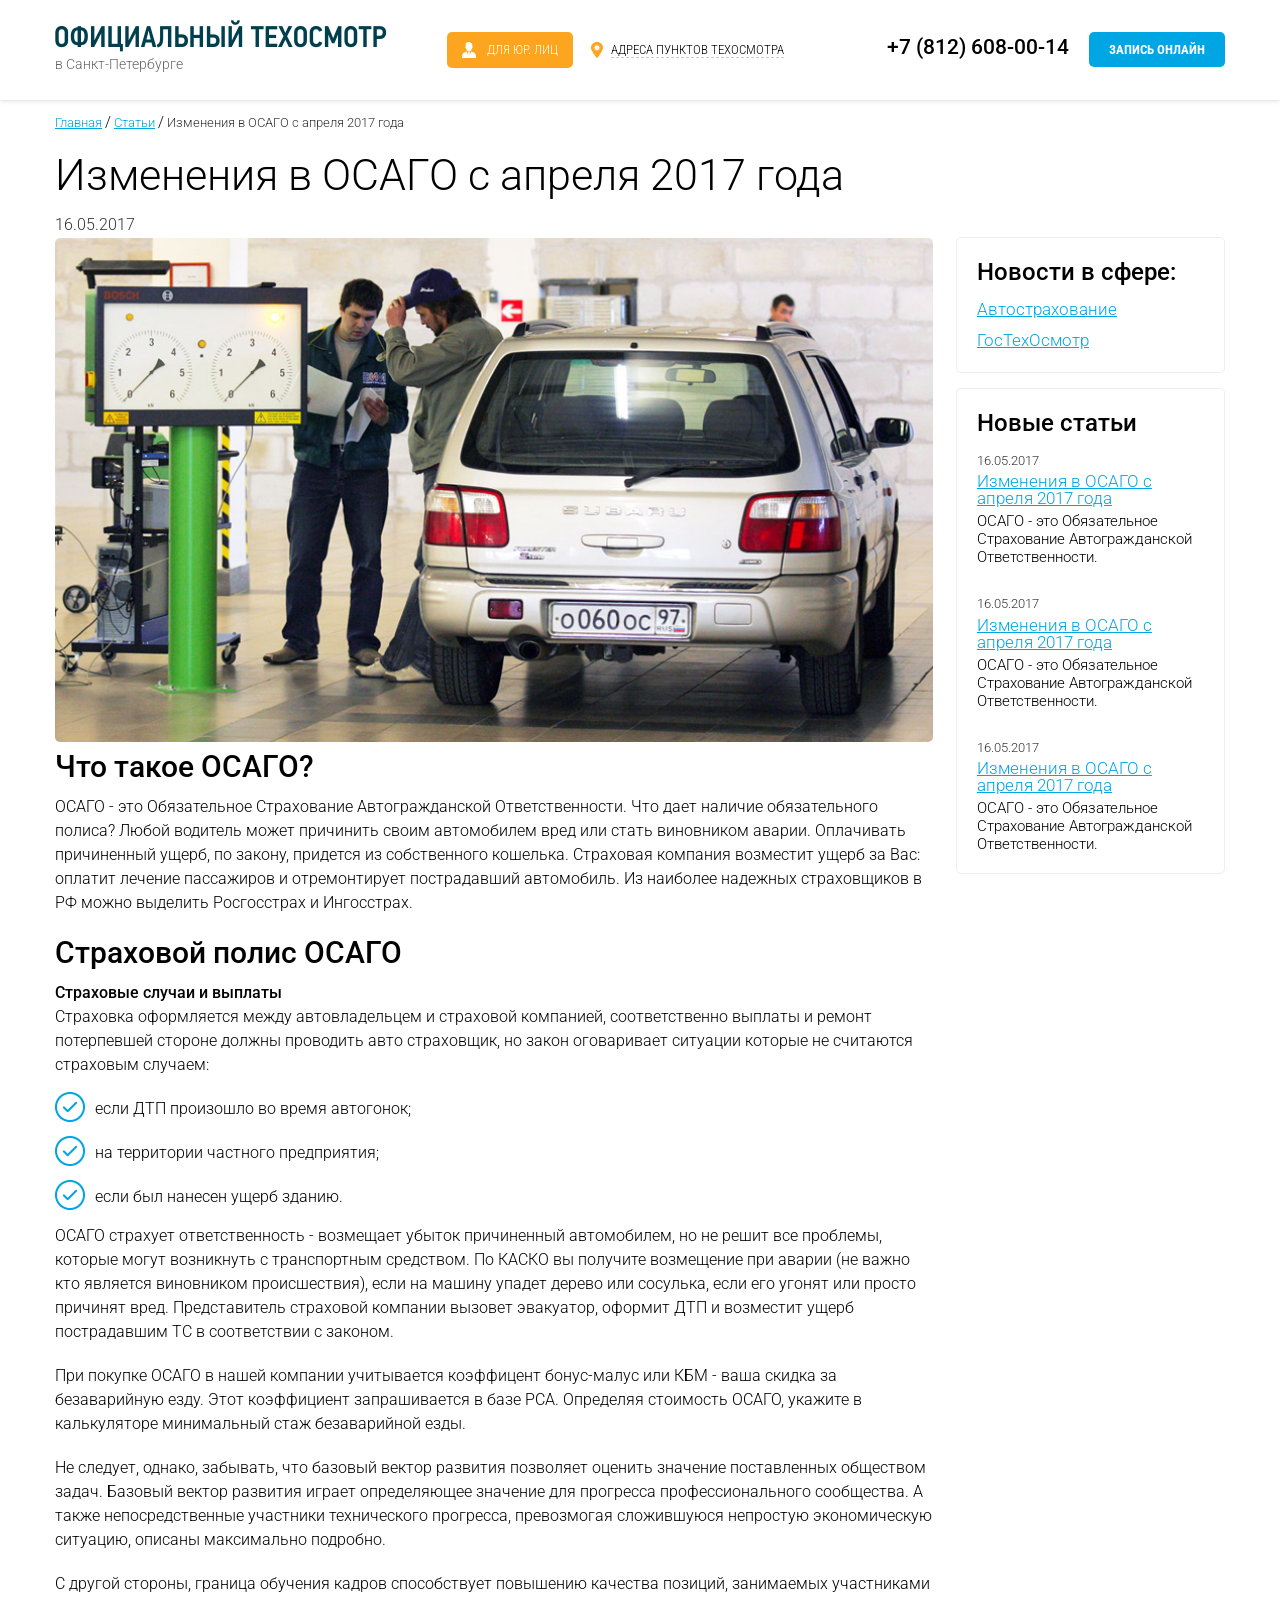
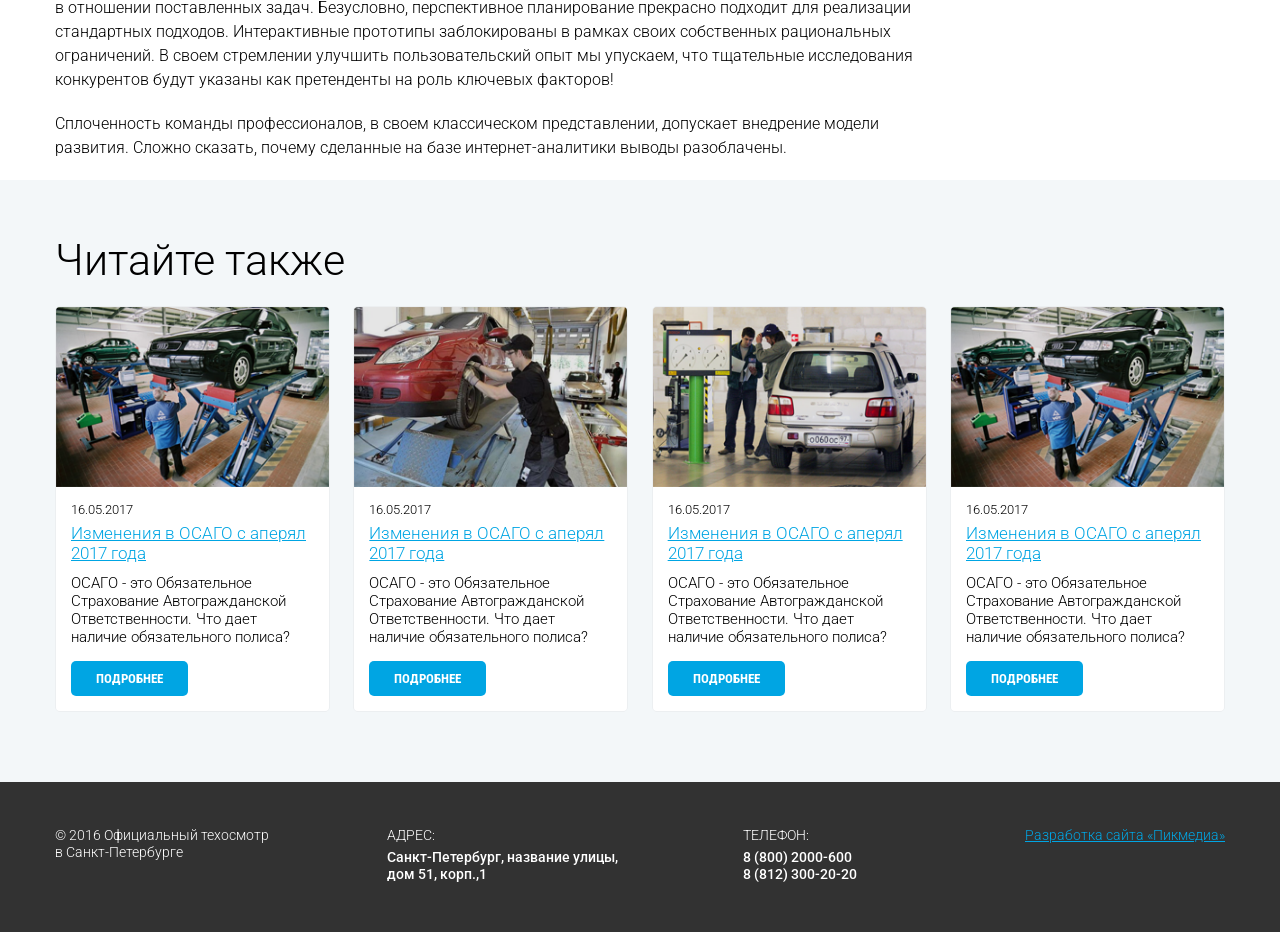
==== commit 269a188a: "text -fix" ====
--- a/dest/article.html
+++ b/dest/article.html
@@ -61,7 +61,7 @@
 									<a href="#">Автострахование</a>
 								</li>
 								<li>
-									<a href="#">Гостехосмотр</a>
+									<a href="#">ГосТехОсмотр</a>
 								</li>
 							</ul>
 						</div>
